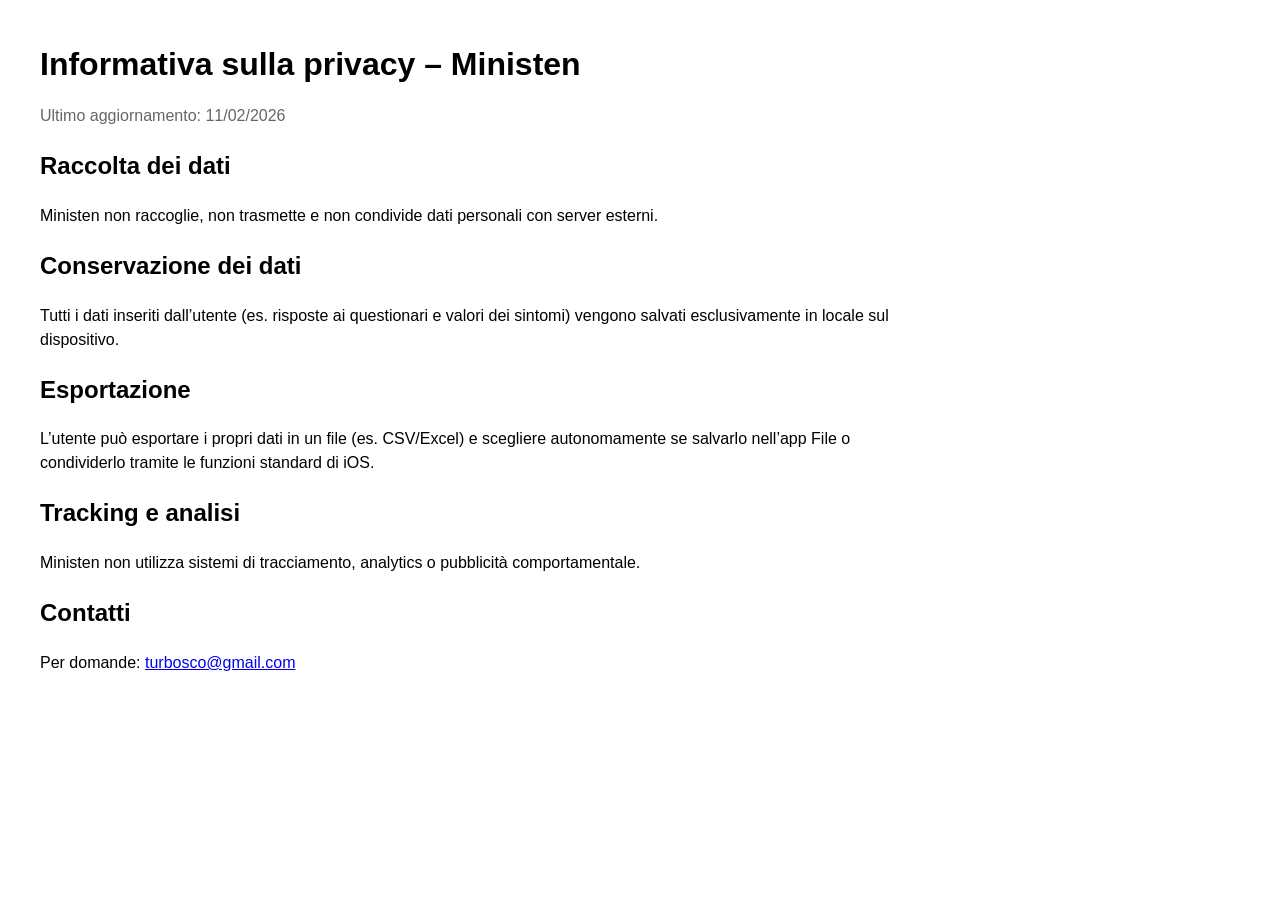
==== index.html @ d045a465 "Create index.html" ====
<!doctype html>
<html lang="it">
<head>
  <meta charset="utf-8" />
  <meta name="viewport" content="width=device-width,initial-scale=1" />
  <title>Informativa sulla privacy - Ministen</title>
  <style>
    body { font-family: -apple-system, BlinkMacSystemFont, "Segoe UI", Roboto, Arial, sans-serif; margin: 40px; line-height: 1.5; max-width: 900px; }
    h1 { margin-bottom: 0.2em; }
    .muted { color: #666; }
    code { background: #f3f3f3; padding: 2px 6px; border-radius: 4px; }
  </style>
</head>
<body>
  <h1>Informativa sulla privacy – Ministen</h1>
  <p class="muted">Ultimo aggiornamento: 11/02/2026</p>

  <h2>Raccolta dei dati</h2>
  <p>Ministen non raccoglie, non trasmette e non condivide dati personali con server esterni.</p>

  <h2>Conservazione dei dati</h2>
  <p>Tutti i dati inseriti dall’utente (es. risposte ai questionari e valori dei sintomi) vengono salvati esclusivamente in locale sul dispositivo.</p>

  <h2>Esportazione</h2>
  <p>L’utente può esportare i propri dati in un file (es. CSV/Excel) e scegliere autonomamente se salvarlo nell’app File o condividerlo tramite le funzioni standard di iOS.</p>

  <h2>Tracking e analisi</h2>
  <p>Ministen non utilizza sistemi di tracciamento, analytics o pubblicità comportamentale.</p>

  <h2>Contatti</h2>
  <p>Per domande: <a href="mailto: turbosco@gmail.com">turbosco@gmail.com</a></p>
</body>
</html>
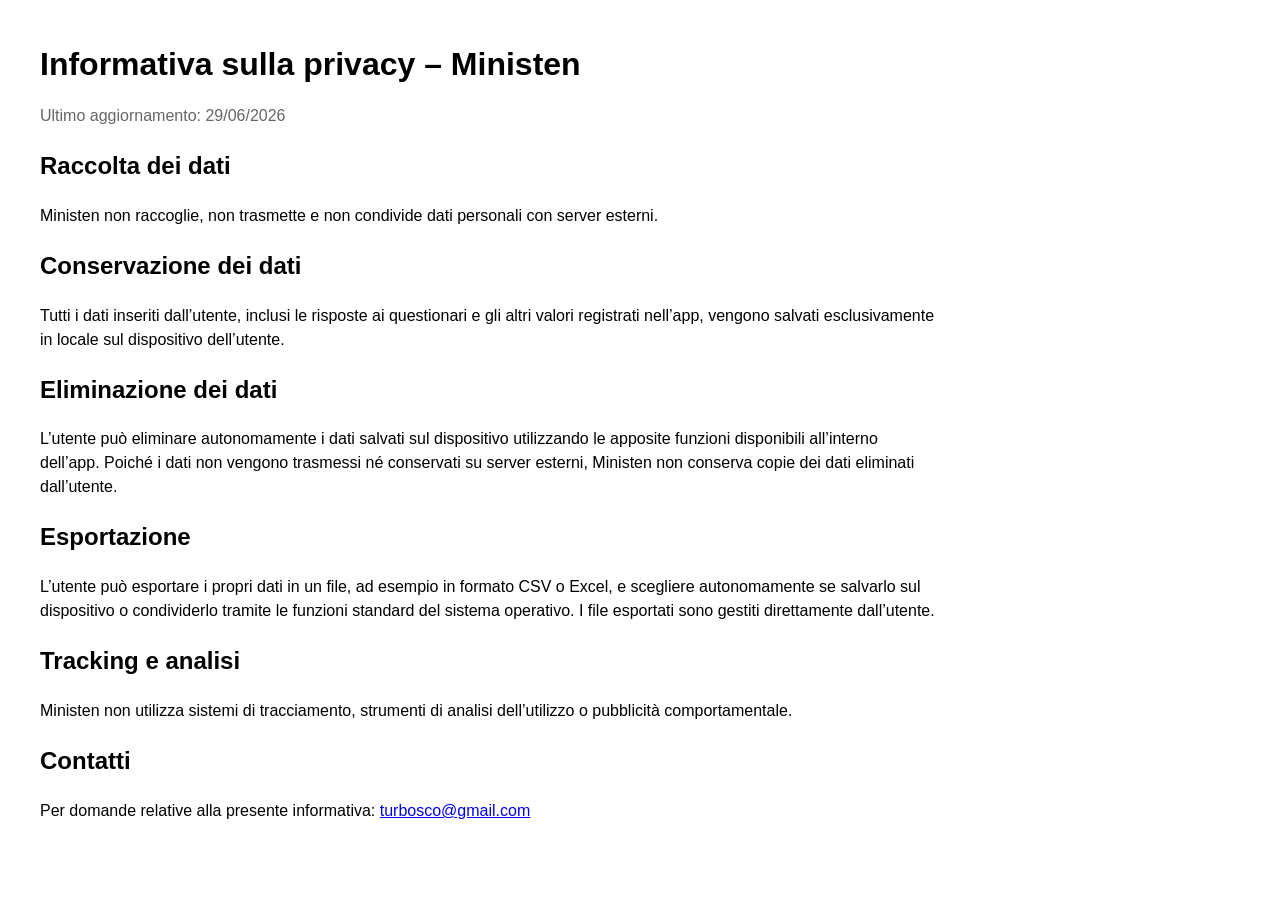
==== commit 9fa0d99e: "Update index.html Aggiunto nota sull'eliminazione dei dati" ====
--- a/index.html
+++ b/index.html
@@ -2,32 +2,75 @@
 <html lang="it">
 <head>
   <meta charset="utf-8" />
-  <meta name="viewport" content="width=device-width,initial-scale=1" />
+  <meta name="viewport" content="width=device-width, initial-scale=1" />
   <title>Informativa sulla privacy - Ministen</title>
   <style>
-    body { font-family: -apple-system, BlinkMacSystemFont, "Segoe UI", Roboto, Arial, sans-serif; margin: 40px; line-height: 1.5; max-width: 900px; }
-    h1 { margin-bottom: 0.2em; }
-    .muted { color: #666; }
-    code { background: #f3f3f3; padding: 2px 6px; border-radius: 4px; }
+    body {
+      font-family: -apple-system, BlinkMacSystemFont, "Segoe UI", Roboto, Arial, sans-serif;
+      margin: 40px;
+      line-height: 1.5;
+      max-width: 900px;
+    }
+
+    h1 {
+      margin-bottom: 0.2em;
+    }
+
+    .muted {
+      color: #666;
+    }
+
+    code {
+      background: #f3f3f3;
+      padding: 2px 6px;
+      border-radius: 4px;
+    }
   </style>
 </head>
+
 <body>
   <h1>Informativa sulla privacy – Ministen</h1>
-  <p class="muted">Ultimo aggiornamento: 11/02/2026</p>
+  <p class="muted">Ultimo aggiornamento: 29/06/2026</p>
 
   <h2>Raccolta dei dati</h2>
-  <p>Ministen non raccoglie, non trasmette e non condivide dati personali con server esterni.</p>
+  <p>
+    Ministen non raccoglie, non trasmette e non condivide dati personali
+    con server esterni.
+  </p>
 
   <h2>Conservazione dei dati</h2>
-  <p>Tutti i dati inseriti dall’utente (es. risposte ai questionari e valori dei sintomi) vengono salvati esclusivamente in locale sul dispositivo.</p>
+  <p>
+    Tutti i dati inseriti dall’utente, inclusi le risposte ai questionari
+    e gli altri valori registrati nell’app, vengono salvati esclusivamente
+    in locale sul dispositivo dell’utente.
+  </p>
+
+  <h2>Eliminazione dei dati</h2>
+  <p>
+    L’utente può eliminare autonomamente i dati salvati sul dispositivo
+    utilizzando le apposite funzioni disponibili all’interno dell’app.
+    Poiché i dati non vengono trasmessi né conservati su server esterni,
+    Ministen non conserva copie dei dati eliminati dall’utente.
+  </p>
 
   <h2>Esportazione</h2>
-  <p>L’utente può esportare i propri dati in un file (es. CSV/Excel) e scegliere autonomamente se salvarlo nell’app File o condividerlo tramite le funzioni standard di iOS.</p>
+  <p>
+    L’utente può esportare i propri dati in un file, ad esempio in formato
+    CSV o Excel, e scegliere autonomamente se salvarlo sul dispositivo o
+    condividerlo tramite le funzioni standard del sistema operativo.
+    I file esportati sono gestiti direttamente dall’utente.
+  </p>
 
   <h2>Tracking e analisi</h2>
-  <p>Ministen non utilizza sistemi di tracciamento, analytics o pubblicità comportamentale.</p>
+  <p>
+    Ministen non utilizza sistemi di tracciamento, strumenti di analisi
+    dell’utilizzo o pubblicità comportamentale.
+  </p>
 
   <h2>Contatti</h2>
-  <p>Per domande: <a href="mailto: turbosco@gmail.com">turbosco@gmail.com</a></p>
+  <p>
+    Per domande relative alla presente informativa:
+    <a href="mailto:turbosco@gmail.com">turbosco@gmail.com</a>
+  </p>
 </body>
 </html>
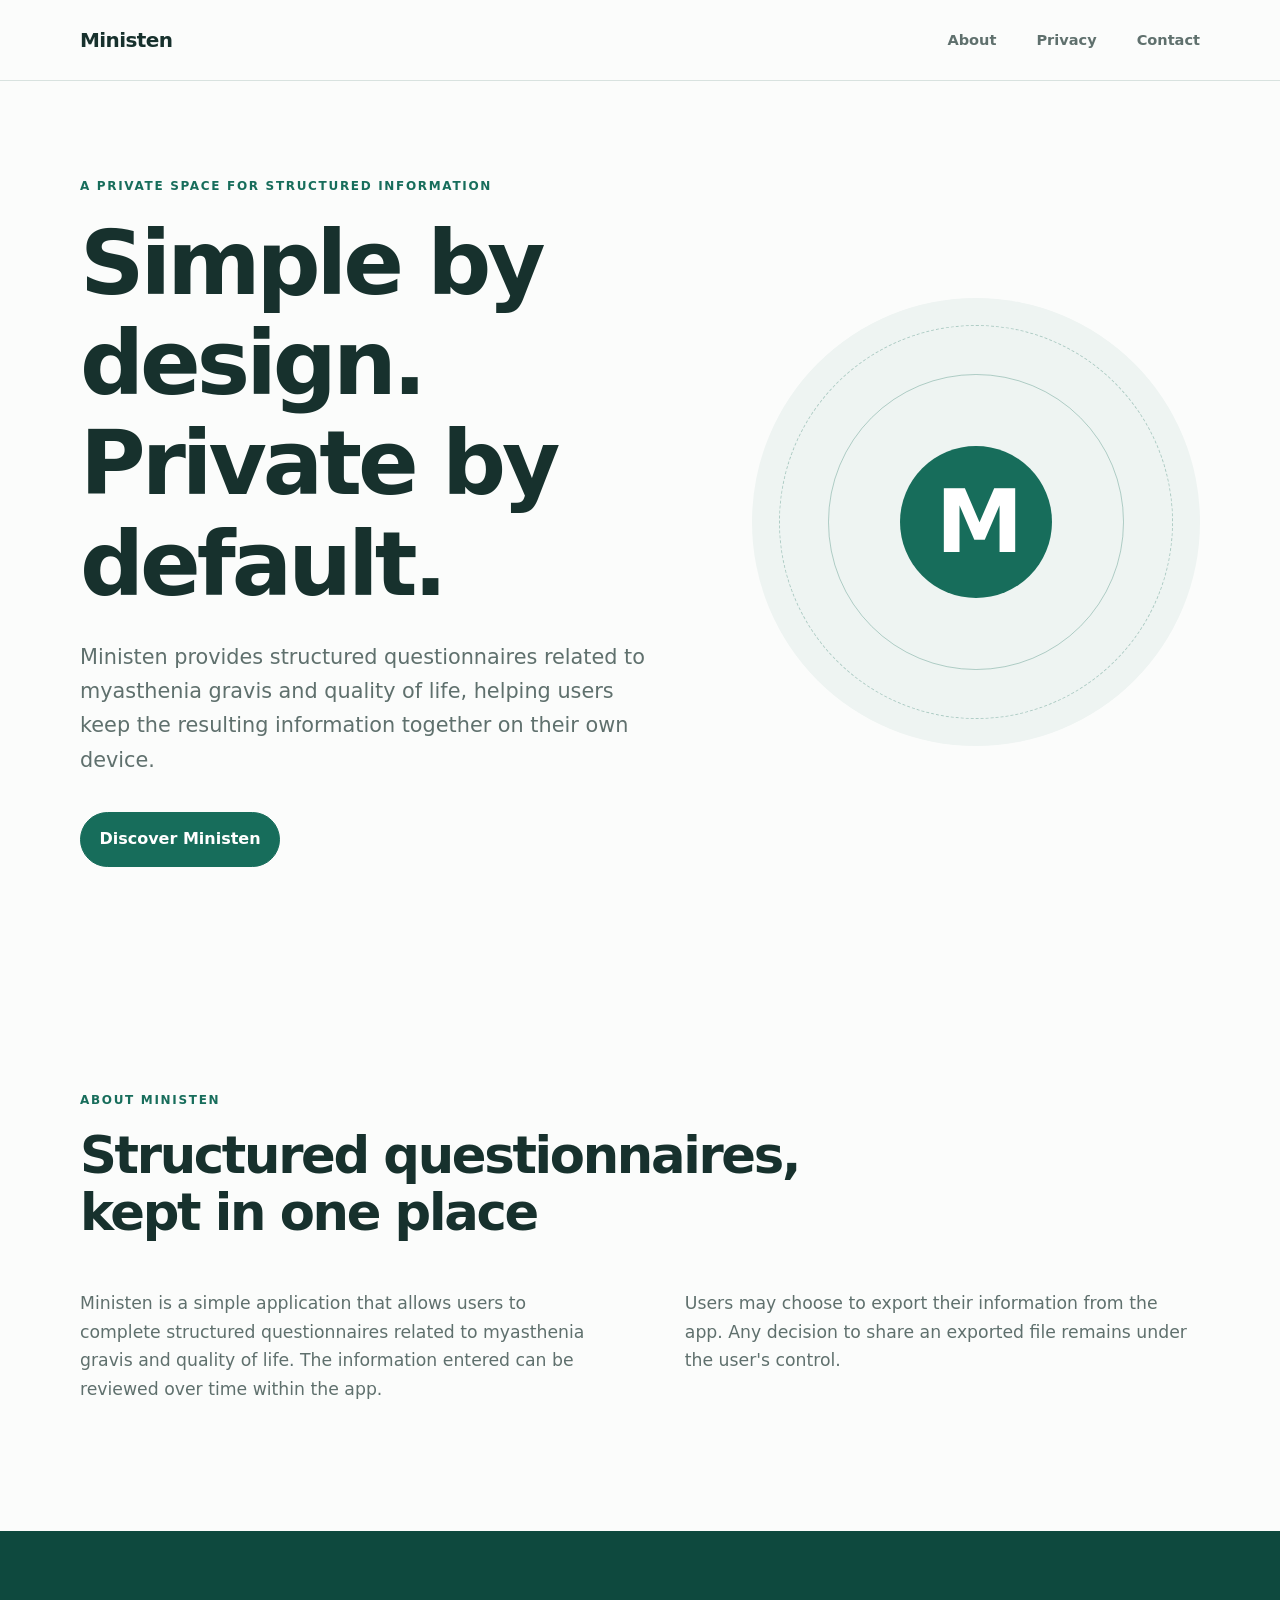
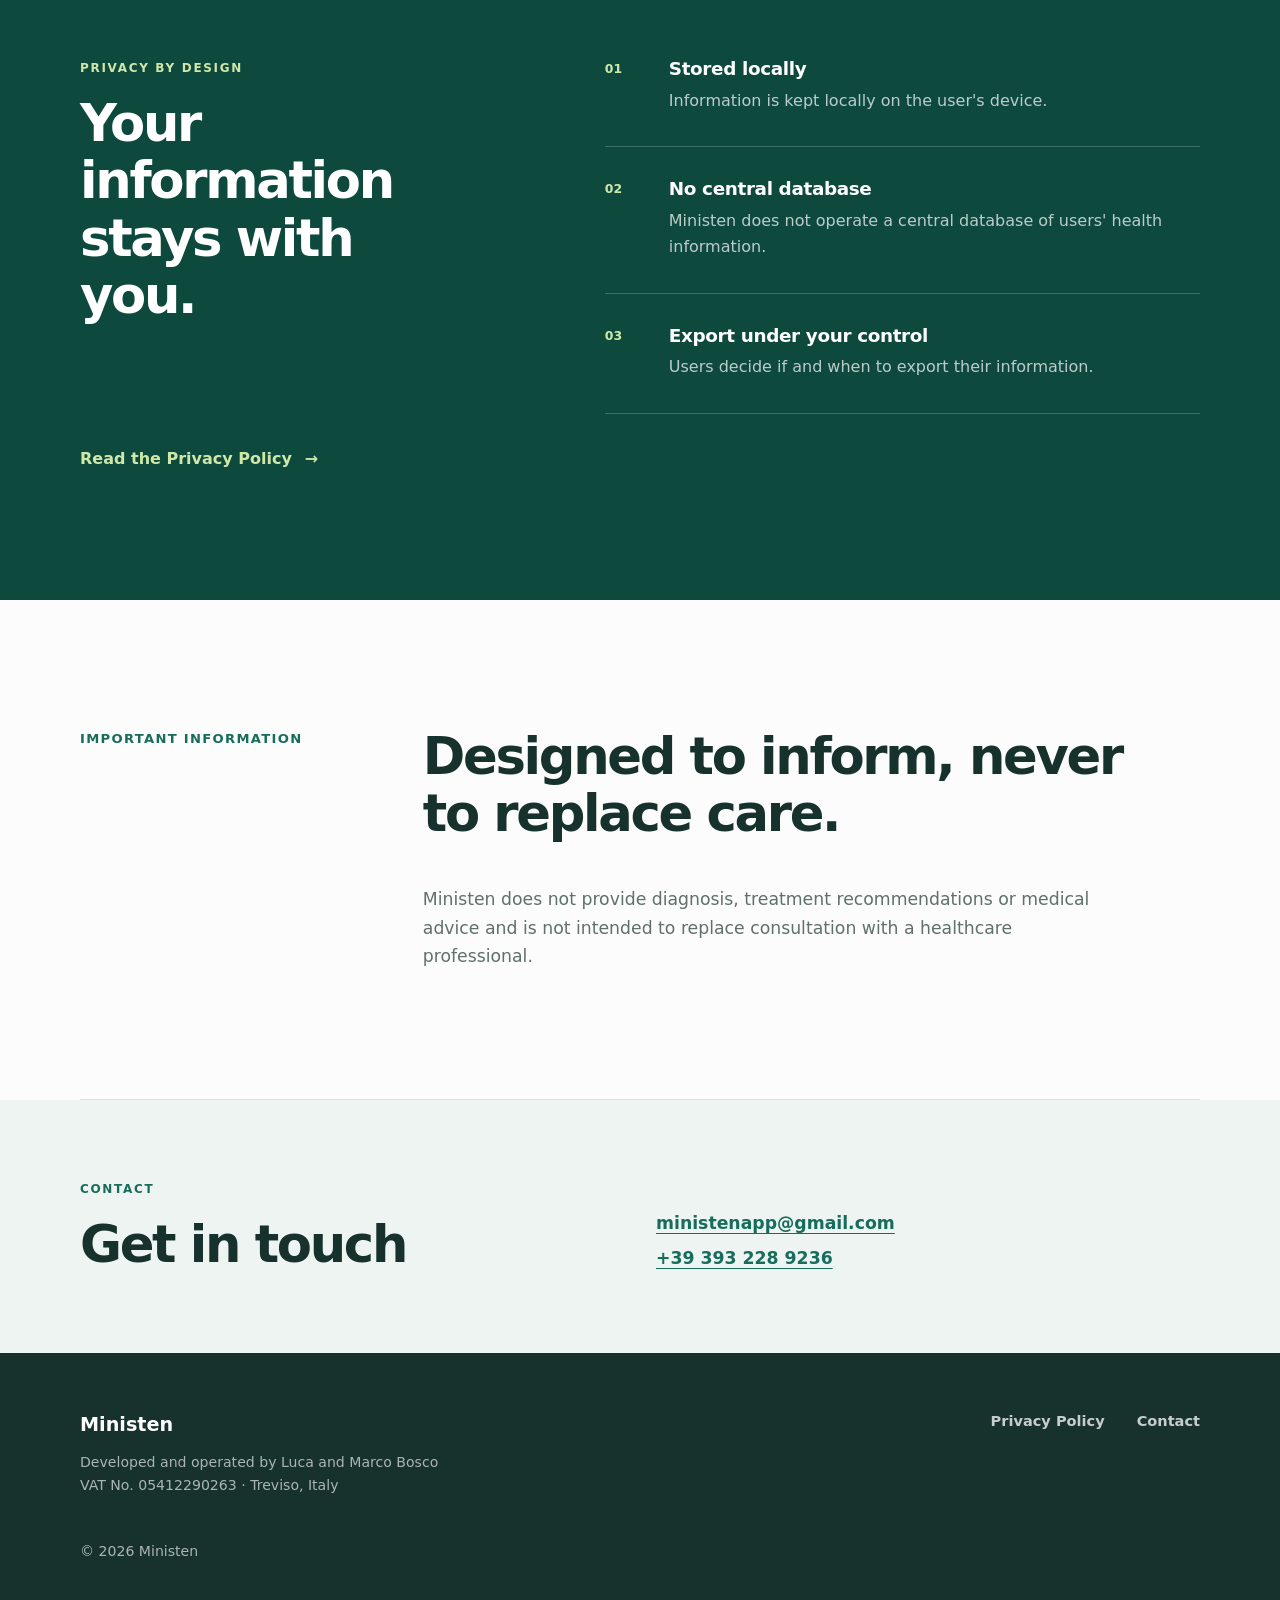
==== commit 35b7292d: "Publish Ministen official website" ====
--- a/index.html
+++ b/index.html
@@ -1,76 +1,115 @@
 <!doctype html>
-<html lang="it">
-<head>
-  <meta charset="utf-8" />
-  <meta name="viewport" content="width=device-width, initial-scale=1" />
-  <title>Informativa sulla privacy - Ministen</title>
-  <style>
-    body {
-      font-family: -apple-system, BlinkMacSystemFont, "Segoe UI", Roboto, Arial, sans-serif;
-      margin: 40px;
-      line-height: 1.5;
-      max-width: 900px;
-    }
+<html lang="en">
+  <head>
+    <meta charset="utf-8">
+    <meta name="viewport" content="width=device-width, initial-scale=1">
+    <meta name="description" content="Ministen provides structured questionnaires related to myasthenia gravis and quality of life, with information kept locally on the user's device.">
+    <meta name="theme-color" content="#f5f8f7">
+    <title>Ministen</title>
+    <link rel="icon" href="assets/favicon.png" type="image/png">
+    <link rel="stylesheet" href="style.css">
+  </head>
+  <body>
+    <a class="skip-link" href="#main-content">Skip to content</a>
 
-    h1 {
-      margin-bottom: 0.2em;
-    }
+    <header class="site-header">
+      <div class="shell header-inner">
+        <a class="wordmark" href="index.html" aria-label="Ministen home">Ministen</a>
+        <nav aria-label="Main navigation">
+          <a href="#about">About</a>
+          <a href="#privacy">Privacy</a>
+          <a href="#contact">Contact</a>
+        </nav>
+      </div>
+    </header>
 
-    .muted {
-      color: #666;
-    }
+    <main id="main-content">
+      <section class="hero shell" aria-labelledby="hero-title">
+        <div class="hero-copy">
+          <p class="eyebrow">A private space for structured information</p>
+          <h1 id="hero-title">Simple by design.<br>Private by default.</h1>
+          <p class="hero-intro">Ministen provides structured questionnaires related to myasthenia gravis and quality of life, helping users keep the resulting information together on their own device.</p>
+          <a class="button" href="#about">Discover Ministen</a>
+        </div>
+        <div class="hero-mark" aria-hidden="true">
+          <span class="ring ring-one"></span>
+          <span class="ring ring-two"></span>
+          <span class="core">M</span>
+        </div>
+      </section>
 
-    code {
-      background: #f3f3f3;
-      padding: 2px 6px;
-      border-radius: 4px;
-    }
-  </style>
-</head>
+      <section class="section shell" id="about" aria-labelledby="about-title">
+        <div class="section-heading">
+          <p class="eyebrow">About Ministen</p>
+          <h2 id="about-title">Structured questionnaires, kept in one place</h2>
+        </div>
+        <div class="two-column body-copy">
+          <p>Ministen is a simple application that allows users to complete structured questionnaires related to myasthenia gravis and quality of life. The information entered can be reviewed over time within the app.</p>
+          <p>Users may choose to export their information from the app. Any decision to share an exported file remains under the user's control.</p>
+        </div>
+      </section>
 
-<body>
-  <h1>Informativa sulla privacy – Ministen</h1>
-  <p class="muted">Ultimo aggiornamento: 29/06/2026</p>
+      <section class="privacy-band" id="privacy" aria-labelledby="privacy-title">
+        <div class="shell privacy-grid">
+          <div>
+            <p class="eyebrow eyebrow-light">Privacy by design</p>
+            <h2 id="privacy-title">Your information stays with you.</h2>
+          </div>
+          <div class="privacy-points">
+            <article>
+              <span aria-hidden="true">01</span>
+              <h3>Stored locally</h3>
+              <p>Information is kept locally on the user's device.</p>
+            </article>
+            <article>
+              <span aria-hidden="true">02</span>
+              <h3>No central database</h3>
+              <p>Ministen does not operate a central database of users' health information.</p>
+            </article>
+            <article>
+              <span aria-hidden="true">03</span>
+              <h3>Export under your control</h3>
+              <p>Users decide if and when to export their information.</p>
+            </article>
+          </div>
+          <a class="text-link light-link" href="privacy.html">Read the Privacy Policy <span aria-hidden="true">→</span></a>
+        </div>
+      </section>
 
-  <h2>Raccolta dei dati</h2>
-  <p>
-    Ministen non raccoglie, non trasmette e non condivide dati personali
-    con server esterni.
-  </p>
+      <section class="section shell notice" aria-labelledby="notice-title">
+        <div class="notice-label">Important information</div>
+        <div>
+          <h2 id="notice-title">Designed to inform, never to replace care.</h2>
+          <p>Ministen does not provide diagnosis, treatment recommendations or medical advice and is not intended to replace consultation with a healthcare professional.</p>
+        </div>
+      </section>
 
-  <h2>Conservazione dei dati</h2>
-  <p>
-    Tutti i dati inseriti dall’utente, inclusi le risposte ai questionari
-    e gli altri valori registrati nell’app, vengono salvati esclusivamente
-    in locale sul dispositivo dell’utente.
-  </p>
+      <section class="contact-section" id="contact" aria-labelledby="contact-title">
+        <div class="shell contact-inner">
+          <div>
+            <p class="eyebrow">Contact</p>
+            <h2 id="contact-title">Get in touch</h2>
+          </div>
+          <div class="contact-details">
+            <a href="mailto:ministenapp@gmail.com">ministenapp@gmail.com</a>
+            <a href="tel:+393932289236">+39 393 228 9236</a>
+          </div>
+        </div>
+      </section>
+    </main>
 
-  <h2>Eliminazione dei dati</h2>
-  <p>
-    L’utente può eliminare autonomamente i dati salvati sul dispositivo
-    utilizzando le apposite funzioni disponibili all’interno dell’app.
-    Poiché i dati non vengono trasmessi né conservati su server esterni,
-    Ministen non conserva copie dei dati eliminati dall’utente.
-  </p>
-
-  <h2>Esportazione</h2>
-  <p>
-    L’utente può esportare i propri dati in un file, ad esempio in formato
-    CSV o Excel, e scegliere autonomamente se salvarlo sul dispositivo o
-    condividerlo tramite le funzioni standard del sistema operativo.
-    I file esportati sono gestiti direttamente dall’utente.
-  </p>
-
-  <h2>Tracking e analisi</h2>
-  <p>
-    Ministen non utilizza sistemi di tracciamento, strumenti di analisi
-    dell’utilizzo o pubblicità comportamentale.
-  </p>
-
-  <h2>Contatti</h2>
-  <p>
-    Per domande relative alla presente informativa:
-    <a href="mailto:turbosco@gmail.com">turbosco@gmail.com</a>
-  </p>
-</body>
+    <footer class="site-footer">
+      <div class="shell footer-inner">
+        <div>
+          <strong>Ministen</strong>
+          <p>Developed and operated by Luca and Marco Bosco<br>VAT No. 05412290263 · Treviso, Italy</p>
+        </div>
+        <div class="footer-links">
+          <a href="privacy.html">Privacy Policy</a>
+          <a href="#contact">Contact</a>
+        </div>
+        <p class="copyright">© 2026 Ministen</p>
+      </div>
+    </footer>
+  </body>
 </html>
--- a/style.css
+++ b/style.css
@@ -0,0 +1,245 @@
+:root {
+  color-scheme: light;
+  --ink: #17312d;
+  --muted: #5f706d;
+  --paper: #fbfcfb;
+  --mist: #eef4f2;
+  --line: #d8e2df;
+  --green: #176d5b;
+  --green-dark: #0e493e;
+  --lime: #cfe8a9;
+  --white: #ffffff;
+  --shell: 1120px;
+  font-family: Inter, ui-sans-serif, system-ui, -apple-system, BlinkMacSystemFont, "Segoe UI", sans-serif;
+  font-synthesis: none;
+}
+
+* { box-sizing: border-box; }
+
+html { scroll-behavior: smooth; }
+
+body {
+  margin: 0;
+  color: var(--ink);
+  background: var(--paper);
+  font-size: 16px;
+  line-height: 1.65;
+  -webkit-font-smoothing: antialiased;
+}
+
+a { color: inherit; }
+
+a:focus-visible {
+  outline: 3px solid var(--lime);
+  outline-offset: 4px;
+  border-radius: 2px;
+}
+
+.skip-link {
+  position: fixed;
+  left: 1rem;
+  top: 1rem;
+  z-index: 10;
+  padding: .65rem 1rem;
+  background: var(--ink);
+  color: var(--white);
+  transform: translateY(-150%);
+}
+
+.skip-link:focus { transform: translateY(0); }
+
+.shell {
+  width: min(calc(100% - 3rem), var(--shell));
+  margin-inline: auto;
+}
+
+.site-header {
+  position: relative;
+  border-bottom: 1px solid var(--line);
+  background: rgba(251, 252, 251, .96);
+}
+
+.header-inner {
+  min-height: 80px;
+  display: flex;
+  align-items: center;
+  justify-content: space-between;
+  gap: 2rem;
+}
+
+.wordmark {
+  font-weight: 750;
+  font-size: 1.25rem;
+  letter-spacing: -.03em;
+  text-decoration: none;
+}
+
+nav { display: flex; gap: clamp(1rem, 4vw, 2.5rem); }
+
+nav a, .footer-links a {
+  color: var(--muted);
+  font-size: .91rem;
+  font-weight: 600;
+  text-decoration: none;
+}
+
+nav a:hover, .footer-links a:hover, nav a[aria-current="page"] { color: var(--green); }
+
+.hero {
+  min-height: 680px;
+  display: grid;
+  grid-template-columns: minmax(0, 1.12fr) minmax(300px, .88fr);
+  align-items: center;
+  gap: clamp(3rem, 8vw, 8rem);
+  padding-block: 6rem;
+}
+
+.eyebrow {
+  margin: 0 0 1rem;
+  color: var(--green);
+  font-size: .75rem;
+  font-weight: 750;
+  letter-spacing: .14em;
+  text-transform: uppercase;
+}
+
+h1, h2, h3 { margin-top: 0; line-height: 1.12; letter-spacing: -.045em; }
+
+h1 { margin-bottom: 1.6rem; font-size: clamp(3.25rem, 7vw, 6.4rem); font-weight: 680; }
+
+h2 { font-size: clamp(2rem, 4vw, 3.4rem); font-weight: 650; }
+
+h3 { font-size: 1.15rem; }
+
+.hero-intro {
+  max-width: 650px;
+  margin: 0 0 2.2rem;
+  color: var(--muted);
+  font-size: clamp(1.08rem, 2vw, 1.3rem);
+}
+
+.button {
+  display: inline-block;
+  padding: .82rem 1.15rem;
+  border: 1px solid var(--green);
+  border-radius: 100px;
+  background: var(--green);
+  color: var(--white);
+  font-weight: 700;
+  text-decoration: none;
+  transition: background-color .2s ease, transform .2s ease;
+}
+
+.button:hover { background: var(--green-dark); transform: translateY(-2px); }
+
+.hero-mark {
+  position: relative;
+  aspect-ratio: 1;
+  display: grid;
+  place-items: center;
+  border-radius: 50%;
+  background: var(--mist);
+  overflow: hidden;
+}
+
+.ring { position: absolute; border: 1px solid rgba(23, 109, 91, .3); border-radius: 50%; }
+.ring-one { width: 66%; height: 66%; }
+.ring-two { width: 88%; height: 88%; border-style: dashed; }
+.core {
+  display: grid;
+  place-items: center;
+  width: 34%;
+  aspect-ratio: 1;
+  border-radius: 50%;
+  background: var(--green);
+  color: var(--white);
+  font-size: clamp(3rem, 7vw, 5.5rem);
+  font-weight: 650;
+  letter-spacing: -.08em;
+}
+
+.section { padding-block: clamp(5rem, 10vw, 9rem); }
+
+.section-heading { max-width: 720px; margin-bottom: 3rem; }
+
+.two-column { display: grid; grid-template-columns: 1fr 1fr; gap: clamp(2rem, 7vw, 6rem); }
+
+.body-copy p { margin: 0; color: var(--muted); font-size: 1.08rem; }
+
+.privacy-band { padding-block: clamp(5rem, 10vw, 8rem); background: var(--green-dark); color: var(--white); }
+
+.privacy-grid { display: grid; grid-template-columns: .8fr 1.2fr; column-gap: clamp(3rem, 10vw, 8rem); }
+
+.eyebrow-light { color: var(--lime); }
+
+.privacy-points article {
+  position: relative;
+  padding: 0 0 2rem 4rem;
+  border-bottom: 1px solid rgba(255, 255, 255, .2);
+  margin-bottom: 2rem;
+}
+
+.privacy-points span { position: absolute; left: 0; color: var(--lime); font-size: .78rem; font-weight: 700; }
+.privacy-points h3 { margin-bottom: .5rem; letter-spacing: -.02em; }
+.privacy-points p { margin: 0; color: rgba(255, 255, 255, .72); }
+.text-link { font-weight: 700; text-decoration: none; }
+.light-link { align-self: end; color: var(--lime); }
+.light-link span { margin-left: .45rem; }
+
+.notice { display: grid; grid-template-columns: .55fr 1.45fr; gap: 3rem; border-bottom: 1px solid var(--line); }
+.notice-label { color: var(--green); font-size: .82rem; font-weight: 750; text-transform: uppercase; letter-spacing: .1em; }
+.notice h2 { max-width: 720px; }
+.notice p { max-width: 700px; margin: 1.5rem 0 0; color: var(--muted); font-size: 1.08rem; }
+
+.contact-section { background: var(--mist); }
+.contact-inner { padding-block: 5rem; display: grid; grid-template-columns: 1fr 1fr; align-items: end; gap: 2rem; }
+.contact-inner h2 { margin-bottom: 0; }
+.contact-details { display: flex; flex-direction: column; align-items: flex-start; gap: .45rem; }
+.contact-details a { color: var(--green); font-size: 1.08rem; font-weight: 700; text-underline-offset: 4px; }
+
+.site-footer { background: var(--ink); color: var(--white); }
+.footer-inner { min-height: 220px; padding-block: 3.5rem; display: grid; grid-template-columns: 1fr auto; gap: 2rem 4rem; align-items: start; }
+.footer-inner strong { font-size: 1.2rem; }
+.footer-inner p { margin: .65rem 0 0; color: rgba(255, 255, 255, .64); font-size: .88rem; }
+.footer-links { display: flex; gap: 2rem; }
+.footer-links a { color: rgba(255, 255, 255, .76); }
+.copyright { grid-column: 1 / -1; align-self: end; }
+
+.policy-main { padding-bottom: 7rem; }
+.policy-hero { padding-block: clamp(5rem, 10vw, 8rem); border-bottom: 1px solid var(--line); }
+.policy-hero h1 { font-size: clamp(3rem, 7vw, 5.8rem); }
+.policy-lead { max-width: 760px; color: var(--muted); font-size: clamp(1.1rem, 2vw, 1.35rem); }
+.updated { margin: 2rem 0 0; color: var(--muted); font-size: .85rem; }
+.policy-layout { display: grid; grid-template-columns: 250px minmax(0, 700px); gap: clamp(3rem, 9vw, 7rem); padding-top: 5rem; }
+.policy-layout aside { align-self: start; position: sticky; top: 2rem; }
+.policy-layout aside > p { margin-top: 0; font-weight: 700; }
+.policy-layout ol { padding-left: 1.3rem; color: var(--muted); }
+.policy-layout li { margin-bottom: .5rem; }
+.policy-layout a { text-decoration-color: var(--line); text-underline-offset: 3px; }
+.policy-copy section { margin-bottom: 4rem; scroll-margin-top: 2rem; }
+.policy-copy h2 { font-size: clamp(1.65rem, 3vw, 2.25rem); letter-spacing: -.03em; }
+.policy-copy p { color: var(--muted); }
+.policy-note { padding: 1.5rem; border-left: 4px solid var(--green); background: var(--mist); }
+.policy-note p { margin-bottom: 0; }
+
+@media (max-width: 760px) {
+  .shell { width: min(calc(100% - 2rem), var(--shell)); }
+  .header-inner { min-height: 68px; }
+  nav { gap: 1rem; }
+  nav a { font-size: .82rem; }
+  .hero { min-height: auto; grid-template-columns: 1fr; padding-block: 4rem 5rem; }
+  .hero-mark { width: min(76vw, 360px); margin-inline: auto; grid-row: 1; }
+  h1 { font-size: clamp(3rem, 15vw, 4.6rem); }
+  .two-column, .privacy-grid, .notice, .contact-inner, .policy-layout { grid-template-columns: 1fr; }
+  .privacy-grid { row-gap: 3rem; }
+  .notice { gap: 1.5rem; }
+  .contact-inner { align-items: start; }
+  .footer-inner { grid-template-columns: 1fr; }
+  .copyright { grid-column: auto; }
+  .policy-layout aside { position: static; padding-bottom: 2rem; border-bottom: 1px solid var(--line); }
+}
+
+@media (prefers-reduced-motion: reduce) {
+  html { scroll-behavior: auto; }
+  *, *::before, *::after { transition-duration: .01ms !important; }
+}
